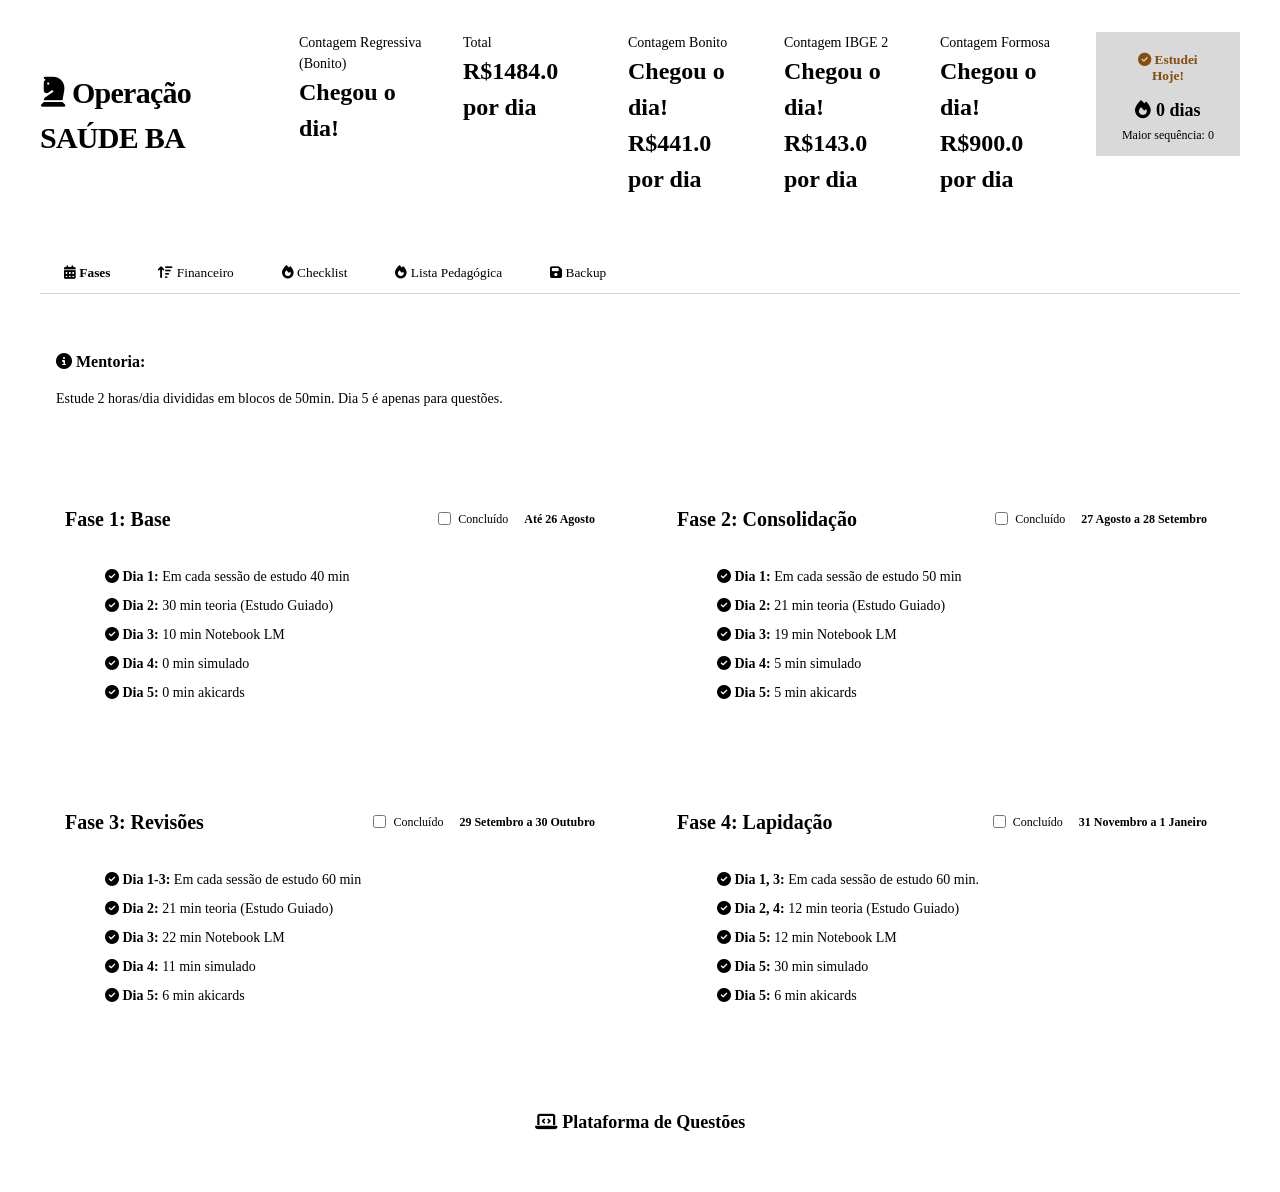
==== index.html @ 75ea9a16 "Update countdown dates and labels for Bonito and adjust checklist data for Ciclo de Estudos" ====
<!DOCTYPE html>
<html lang="pt-BR">
<head>
    <meta charset="UTF-8">
    <meta name="viewport" content="width=device-width, initial-scale=1.0">
    <link rel="icon" type="image/png" href="https://images.vexels.com/media/users/3/224234/isolated/preview/ff7c525c1c3e1bef640644542001e1fd-logotipo-da-escola-online.png">
    <meta og:title, og:description, og:image>
    <title>Dashboard Tático - SAÚDE BA | PST</title>
    <link href="https://cdnjs.cloudflare.com/ajax/libs/font-awesome/6.4.0/css/all.min.css" rel="stylesheet">
    <link rel="manifest" href="./manifest.json">
    <link href="./assets/css/main.css" rel="stylesheet">
    <link href="./assets/css/style.css" rel="stylesheet">
    

</head>
<body>

    <header class="app-header">
        <div class="container header-content">
            <div class="header-title">
                <h1><i class="fas fa-chess-knight"></i> Operação SAÚDE BA</h1>
            </div>
            <div class="header-stats">
                <div class="header-info">
                    <div class="header-info-label">Contagem Regressiva (Bonito)</div>
                    <div class="header-info-date" id="countdown-days">-- dias</div>
                </div>
                <!-- Adicionei CONTADORES
                DE TEMPO E VALORES POR DIA  -->
                <div class="header-info">
                    <div class="header-info-label">Total</div>
                    <div class="header-info-date" id="countdown-days-all">-- por dia</div>
                </div>
                <div class="header-info">
                    <div class="header-info-label">Contagem Bonito</div>
                    <div class="header-info-date" id="countdown-days-aracas">-- por dia</div>
                    <div class="header-info-date" id="countdown-days-aracas-value">-- por dia</div>
                </div>
                <div class="header-info">
                    <div class="header-info-label">Contagem IBGE 2</div>
                    <div class="header-info-date" id="countdown-days-formosa">-- por dia</div>
                    <div class="header-info-date" id="countdown-days-formosa-value">-- por dia</div>
                </div>
                <div class="header-info">
                    <div class="header-info-label">Contagem Formosa</div>
                    <div class="header-info-date" id="countdown-days-ibge">-- por dia</div>
                    <div class="header-info-date" id="countdown-days-ibge-value">-- por dia</div>
                </div>
                <!--   FIM ---
    CONTADOR
    DE DIAS E VALORES-->


                <div class="streak-tracker">
                    <button id="btn-study-today" class="btn-streak btn-streak-todo">
                        <i class="fas fa-check-circle"></i> Estudei Hoje!
                    </button>
                    <div class="streak-current"><i class="fas fa-fire"></i> <span id="current-streak">0</span> dias</div>
                    <div class="streak-best">Maior sequência: <span id="best-streak">0</span></div>
                </div>
            </div>
        </div>
    </header>

    <main class="container main-content">
        
        <nav class="tabs-nav" id="tab-navigation">
            <button class="tab-btn active" data-target="fases"><i class="fas fa-calendar-alt"></i> Fases</button>
            <button class="tab-btn" data-target="escada"><i class="fas fa-sort-amount-up"></i> Financeiro</button>
            <button class="tab-btn" data-target="check"><i class="fas fa-fire"></i> Checklist</button>
            <button class="tab-btn" data-target="checklist2"><i class="fas fa-fire"></i> Lista Pedagógica</button>
            <button class="tab-btn" data-target="backup"><i class="fas fa-save"></i> Backup</button>
        </nav>

        <section id="content-fases" class="tab-content active">
            <div class="alert-info">
                <p class="alert-title"><i class="fas fa-info-circle"></i> Mentoria:</p>
                <p class="alert-text">Estude 2 horas/dia divididas em blocos de 50min. Dia 5 é apenas para questões.</p>
            </div>

            <!-- Aba FASES - Aqui o usuário pode acompanhar o progresso das fases, marcar como concluídas e visualizar as tarefas de cada fase. -->
            <div class="fases-grid">
                <div class="glass-card phase-1" id="card-phase-1">
                    <div class="card-header">
                        <h2 class="card-title">Fase 1: Base</h2>
                        <div style="display: flex; gap: 0.5rem; align-items: center;">
                            <label class="phase-check-label"><input type="checkbox" class="phase-checkbox" id="phase-1-done" data-card="card-phase-1"> Concluído</label>
                            <span class="card-badge badge-1">Até 26 Agosto</span>
                        </div>
                    </div>
                    <ul class="task-list">
                        <li><i class="fas fa-check-circle icon-p1"></i> <strong>Dia 1:</strong> Em cada sessão de estudo 40 min</li>
                        <li><i class="fas fa-check-circle icon-p1"></i> <strong>Dia 2:</strong> 30 min teoria (Estudo Guiado)</li>
                        <li><i class="fas fa-check-circle icon-p1"></i> <strong>Dia 3:</strong> 10 min Notebook LM</li>
                        <li><i class="fas fa-check-circle icon-p1"></i> <strong>Dia 4:</strong> 0 min simulado</li>
                        <li><i class="fas fa-check-circle icon-p1"></i> <strong>Dia 5:</strong> 0 min akicards</li>
                    </ul>
                </div>

                <div class="glass-card phase-2" id="card-phase-2">
                    <div class="card-header">
                        <h2 class="card-title">Fase 2: Consolidação</h2>
                        <div style="display: flex; gap: 0.5rem; align-items: center;">
                            <label class="phase-check-label"><input type="checkbox" class="phase-checkbox" id="phase-2-done" data-card="card-phase-2"> Concluído</label>
                            <span class="card-badge badge-2">27 Agosto a 28 Setembro</span>
                        </div>
                    </div>
                    <ul class="task-list">
                        <li><i class="fas fa-check-circle icon-p2"></i> <strong>Dia 1:</strong> Em cada sessão de estudo 50 min</li>
                        <li><i class="fas fa-check-circle icon-p2"></i> <strong>Dia 2:</strong> 21 min teoria (Estudo Guiado)</li>
                        <li><i class="fas fa-check-circle icon-p2"></i> <strong>Dia 3:</strong> 19 min Notebook LM</li>
                        <li><i class="fas fa-check-circle icon-p2"></i> <strong>Dia 4:</strong> 5 min simulado</li>
                        <li><i class="fas fa-check-circle icon-p2"></i> <strong>Dia 5:</strong> 5 min akicards</li>
                    </ul>
                </div>

                <div class="glass-card phase-3" id="card-phase-3">
                    <div class="card-header">
                        <h2 class="card-title">Fase 3: Revisões</h2>
                        <div style="display: flex; gap: 0.5rem; align-items: center;">
                            <label class="phase-check-label"><input type="checkbox" class="phase-checkbox" id="phase-3-done" data-card="card-phase-3"> Concluído</label>
                            <span class="card-badge badge-3">29 Setembro a 30 Outubro</span>
                        </div>
                    </div>
                    <ul class="task-list">
                        <li><i class="fas fa-check-circle icon-p3"></i> <strong>Dia 1-3:</strong> Em cada sessão de estudo 60 min</li>
                        <li><i class="fas fa-check-circle icon-p3"></i> <strong>Dia 2:</strong> 21 min teoria (Estudo Guiado)</li>
                        <li><i class="fas fa-check-circle icon-p3"></i> <strong>Dia 3:</strong> 22 min Notebook LM</li>
                        <li><i class="fas fa-check-circle icon-p3"></i> <strong>Dia 4:</strong> 11 min simulado</li>
                        <li><i class="fas fa-check-circle icon-p3"></i> <strong>Dia 5:</strong> 6 min akicards</li>
                    </ul>
                </div>

                <div class="glass-card phase-4" id="card-phase-4">
                    <div class="card-header">
                        <h2 class="card-title">Fase 4: Lapidação</h2>
                        <div style="display: flex; gap: 0.5rem; align-items: center;">
                            <label class="phase-check-label"><input type="checkbox" class="phase-checkbox" id="phase-4-done" data-card="card-phase-4"> Concluído</label>
                            <span class="card-badge badge-4">31 Novembro a 1 Janeiro</span>
                        </div>
                    </div>
                    <ul class="task-list">
                        <li><i class="fas fa-check-circle icon-p4"></i> <strong>Dia 1, 3:</strong> Em cada sessão de estudo 60 min.</li>
                        <li><i class="fas fa-check-circle icon-p4"></i> <strong>Dia 2, 4:</strong> 12 min teoria (Estudo Guiado)</li>
                        <li><i class="fas fa-check-circle icon-p4"></i> <strong>Dia 5:</strong> 12 min Notebook LM</li>
                        <li><i class="fas fa-check-circle icon-p4"></i> <strong>Dia 5:</strong> 30 min simulado</li>
                        <li><i class="fas fa-check-circle icon-p4"></i> <strong>Dia 5:</strong> 6 min akicards</li>
                    </ul>
                </div>
            </div>

            <div class="cta-section">
                <a href="/assets/html/simulado.html" target="_blank" class="btn-cta">
                    <i class="fas fa-laptop-code"></i> Plataforma de Questões
                </a>
            </div>
        </section>

        <section id="content-escada" class="tab-content">
            <div class="priority-card">
                <div class="priority-header">
                    <h2 class="card-title">Prioridades Quadrix</h2>
                </div>
                
                <div class="priority-list">
                    <div class="priority-item priority-high">
                        <div class="priority-indicator"></div>
                        <h3 class="priority-item-title"><i class="fas fa-arrow-up"></i> ALTA (Dominar 100%)</h3>
                        <ul class="priority-subjects">
                            <li>• Legislação CRECI</li>
                            <li>• Português (Interpretação, Sintaxe)</li>
                            <li>• Atendimento ao Público</li>
                            <li>• Noções de Administração</li>
                        </ul>
                    </div>

                    <div class="priority-item priority-med">
                        <div class="priority-indicator"></div>
                        <h3 class="priority-item-title"><i class="fas fa-minus"></i> MÉDIA (Focar em Questões)</h3>
                        <ul class="priority-subjects">
                            <li>• Controle de Documentos</li>
                            <li>• Informática e Nuvem</li>
                            <li>• Raciocínio Lógico</li>
                            <li>• Complementares (LGPD, Ética)</li>
                        </ul>
                    </div>

                    <div class="priority-item priority-low">
                        <div class="priority-indicator"></div>
                        <h3 class="priority-item-title"><i class="fas fa-arrow-down"></i> BAIXA (Estudo Marginal)</h3>
                        <ul class="priority-subjects">
                            <li>• Matemática Financeira</li>
                            <li>• Improbidade Administrativa</li>
                        </ul>
                    </div>
                </div>
            </div>
        </section>

        <section id="content-check" class="tab-content">
            <div class="checklist-wrapper">
                <div class="checklist-header">
                    <h2 class="card-title">Checklist Base</h2>
                    <button id="btn-reset-checklist" class="btn-reset"><i class="fas fa-undo"></i> Limpar</button>
                </div>
                <!-- O conteúdo do checklist será gerado aqui via JavaScript -->
                <div class="checklist-grid" id="checklist-container"></div>
            </div>
        </section>

        <!--Novo Checklist-->
            <section id="content-check2" class="tab-content2">
            <div class="checklist-wrapper2">
                <div class="checklist-header2">
                    <h2 class="card-title2">Lista Pedagógica</h2>
                    <button id="btn-reset-checklist2" class="btn-reset2"><i class="fas2 fa-undo2"></i> Limpar</button>
                </div>
                <!-- O conteúdo do checklist será gerado aqui via JavaScript -->
                <div class="checklist-grid2" id="checklist-container2"></div>
            </div>
        </section>
        

        <!-- Aba de Backup - Permite ao usuário exportar e importar seus dados de progresso em formato JSON. -->


        <section id="content-backup" class="tab-content">
            
            <div class="priority-card backup-card">
                <div class="priority-header">
                    <h2 class="card-title"><i class="fas fa-cloud-download-alt text-primary"></i> Persistência</h2>
                </div>
                <div class="backup-actions">
                    <button id="btn-export" class="btn-cta btn-full"><i class="fas fa-file-export"></i> Exportar (JSON)</button>
                    <div class="divider-wrapper">
                        <hr class="divider-line">
                        <span class="divider-text">OU</span>
                    </div>
                    <input type="file" id="file-import" accept=".json" class="hidden">
                    <button id="btn-import-trigger" class="btn-cta btn-full btn-success"><i class="fas fa-file-import"></i> Importar (JSON)</button>
                </div>
            </div>
        </section>

    </main>

    <script type="module" src="./assets/script/main.js"></script>
    <script type="module" src="./assets/script/modules/state.js"></script>

</body>
</html>
---- assets/css/style.css ----
body {
            font-family: var(--font-family);
            background-color: var(--color-bg);
            color: var(--color-text-main);
            line-height: 1.5;
        }

        a { text-decoration: none; }
        button { cursor: pointer; border: none; background: none; font-family: inherit; }
        ul { list-style: none; }
        .hidden { display: none !important; }

        .container { width: 100%; max-width: 1200px; margin: 0 auto; padding: 0 1rem; }
        .main-content { padding-top: 2rem; }

        .app-header {
            background: linear-gradient(to right, var(--color-primary-dark), var(--color-primary-light));
            color: var(--color-surface);
            padding: 1.5rem 0;
            box-shadow: var(--shadow-lg);
        }

        .header-content {
            display: flex; flex-direction: column; justify-content: space-between; align-items: center; gap: 1rem;
        }

        .header-title h1 { font-size: 1.875rem; font-weight: 700; letter-spacing: -0.025em; }
        
        .header-stats { 
            display: flex; 
            gap: 2rem; 
            align-items: flex-start; 
            justify-content: center; 
           /* flex-wrap: wrap; */
        };
        
        .header-info { text-align: center; }
        .header-info-label { font-size: 0.875rem; color: var(--color-text-light); }
        .header-info-date { font-size: 1.5rem; font-weight: 700; color: var(--color-secondary); }

        .streak-tracker {
            background: rgba(0,0,0,0.15);
            padding: 0.75rem 1.5rem;
            border-radius: var(--radius-lg);
            text-align: center;
        }

        .btn-streak {
            font-weight: 700; width: 100%; margin-bottom: 0.5rem; padding: 0.5rem 1rem;
            border-radius: var(--radius-md); transition: var(--transition-default); box-shadow: var(--shadow-sm);
        }
        .btn-streak-todo { background-color: var(--color-secondary); color: #854d0e; }
        .btn-streak-done { background-color: #10b981; color: #ffffff; cursor: default; }
        
        .streak-current { font-size: 1.125rem; font-weight: bold; color: var(--color-secondary); line-height: 1.2; }
        .streak-best { font-size: 0.75rem; color: var(--color-text-light); margin-top: 0.25rem; }

        .tabs-nav {
            display: flex; border-bottom: 1px solid #d1d5db; margin-bottom: 1.5rem; overflow-x: auto; white-space: nowrap;
        }

        .tab-btn { padding: 0.75rem 1.5rem; color: var(--color-text-muted); font-weight: 400; transition: var(--transition-default); }
        .tab-btn:hover { color: var(--color-text-main); }
        .tab-btn.active { border-bottom: 3px solid var(--color-primary); color: var(--color-primary); font-weight: 600; }

        .tab-content { display: none; animation: fadeIn 0.4s ease-in-out; }
        .tab-content.active { display: block; }

        @keyframes fadeIn {
            from { opacity: 0; transform: translateY(5px); }
            to { opacity: 1; transform: translateY(0); }
        }

        .alert-info {
            background-color: var(--color-phase3-light); border-left: 4px solid var(--color-primary);
            padding: 1rem; border-radius: var(--radius-md); margin-bottom: 1.5rem; box-shadow: var(--shadow-sm);
        }
        .alert-title { font-weight: 600; color: var(--color-primary-dark); margin-bottom: 0.25rem; }
        .alert-text { font-size: 0.875rem; color: var(--color-primary-dark); }

        .fases-grid { display: grid; grid-template-columns: 1fr; gap: 1.5rem; }

        .glass-card {
            background: var(--color-surface-glass); backdrop-filter: blur(10px);
            border: 1px solid rgba(255, 255, 255, 0.2); border-radius: var(--radius-xl);
            padding: 1.5rem; box-shadow: var(--shadow-md);
        }

        .glass-card.phase-1 { border-top: 4px solid var(--color-phase1); }
        .glass-card.phase-2 { border-top: 4px solid var(--color-phase2); }
        .glass-card.phase-3 { border-top: 4px solid var(--color-phase3); }
        .glass-card.phase-4 { border-top: 4px solid var(--color-phase4); }

        .card-header { display: flex; justify-content: space-between; align-items: center; margin-bottom: 1rem; }
        .card-title { font-size: 1.25rem; font-weight: 700; }
        .card-badge { font-size: 0.75rem; font-weight: 700; padding: 0.25rem 0.5rem; border-radius: var(--radius-md); }

        .badge-1 { background-color: var(--color-phase1-light); color: var(--color-phase1); }
        .badge-2 { background-color: var(--color-phase2-light); color: var(--color-phase2); }
        .badge-3 { background-color: var(--color-phase3-light); color: var(--color-phase3); }
        .badge-4 { background-color: var(--color-phase4-light); color: var(--color-phase4); }

        .glass-card { transition: var(--transition-default); }
        .phase-completed { order: 99; filter: grayscale(100%); opacity: 0.6; border-top-color: #d1d5db !important; background: #e5e7eb !important; }
        .phase-check-label { font-size: 0.75rem; color: var(--color-text-main); cursor: pointer; display: flex; align-items: center; gap: 0.25rem; font-weight: normal; }

        .card-desc { font-size: 0.875rem; color: var(--color-text-muted); margin-bottom: 1rem; }
        .task-list { display: flex; flex-direction: column; gap: 0.5rem; font-size: 0.875rem; }

        .icon-p1 { color: var(--color-phase1); }
        .icon-p2 { color: var(--color-phase2); }
        .icon-p3 { color: var(--color-phase3); }
        .icon-p4 { color: var(--color-phase4); }

        .priority-card { background: var(--color-surface); border-radius: var(--radius-lg); padding: 1.5rem; box-shadow: var(--shadow-md); }
        .priority-header { text-align: center; margin-bottom: 2rem; }
        .priority-list { display: flex; flex-direction: column; gap: 1rem; max-width: 800px; margin: 0 auto; }

        .priority-item { position: relative; padding: 1rem 1rem 1rem 1.5rem; border-radius: var(--radius-md); border: 1px solid transparent; overflow: hidden; }
        .priority-high { background-color: var(--color-phase1-light); border-color: #fca5a5; }
        .priority-med { background-color: #fef9c3; border-color: #fde047; }
        .priority-low { background-color: #f3f4f6; border-color: #e5e7eb; }

        .priority-indicator { position: absolute; left: 0; top: 0; bottom: 0; width: 8px; }
        .priority-high .priority-indicator { background-color: var(--color-phase1); }
        .priority-med .priority-indicator { background-color: #eab308; }
        .priority-low .priority-indicator { background-color: #9ca3af; }

        .priority-item-title { font-size: 1.125rem; font-weight: 700; margin-bottom: 0.5rem; }
        .priority-high .priority-item-title { color: #991b1b; }
        .priority-med .priority-item-title { color: #854d0e; }
        .priority-low .priority-item-title { color: #374151; }

        .priority-item-desc { font-size: 0.875rem; color: var(--color-text-main); margin-bottom: 0.5rem; }
        .priority-subjects { display: grid; grid-template-columns: 1fr; gap: 0.5rem; font-size: 0.875rem; margin-top: 0.5rem; }

        .checklist-wrapper { background: var(--color-surface); border-radius: var(--radius-lg); padding: 1.5rem; box-shadow: var(--shadow-md); }
        .checklist-header { display: flex; justify-content: space-between; align-items: center; margin-bottom: 1.5rem; }
        
        .btn-reset { background-color: #e5e7eb; color: var(--color-text-main); padding: 0.25rem 0.75rem; border-radius: var(--radius-md); font-size: 0.875rem; transition: var(--transition-default); }
        .btn-reset:hover { background-color: #d1d5db; }

        .checklist-grid { display: grid; grid-template-columns: 1fr; gap: 1.5rem; }
        .checklist-category { 
            background-color: var(--color-bg); 
            padding: 1rem; border-radius: var(--radius-lg); 
            border: 1px solid #e5e7eb; 
            max-height: 60vh; 
            overflow-y: auto;
        }
        .checklist-category-title { 
            font-weight: 700; 
            margin-bottom: 1rem; 
            padding-bottom: 0.5rem; 
            border-bottom: 1px solid #d1d5db; 
        }

        .check-container { display: block; position: relative; padding-left: 35px; margin-bottom: 12px; cursor: pointer; font-size: 15px; user-select: none; color: var(--color-text-main); transition: var(--transition-default); }
        .check-container input { position: absolute; opacity: 0; cursor: pointer; height: 0; width: 0; }
        .checkmark { position: absolute; top: 0; left: 0; height: 22px; width: 22px; background-color: #e5e7eb; border-radius: 5px; transition: var(--transition-default); }
        .check-container:hover input ~ .checkmark { background-color: #d1d5db; }
        .check-container input:checked ~ .checkmark { background-color: var(--color-phase4); }
        .checkmark:after { content: ""; position: absolute; display: none; }
        .check-container input:checked ~ .checkmark:after { display: block; left: 8px; top: 4px; width: 6px; height: 12px; border: solid white; border-width: 0 2px 2px 0; transform: rotate(45deg); }
        .checked-text { text-decoration: line-through; color: var(--color-text-muted); }

        .backup-card { max-width: 600px; margin: 0 auto; }
        .backup-actions { display: flex; gap: 1rem; flex-direction: column; align-items: center; }
        .btn-full { width: 100%; max-width: 400px; }
        .btn-success { background: linear-gradient(to right, #10b981, #047857); }
        
        .divider-wrapper { width: 100%; max-width: 400px; position: relative; text-align: center; margin: 1rem 0; }
        .divider-line { border: 0; border-top: 1px solid #d1d5db; }
        .divider-text { position: absolute; top: -10px; left: 50%; transform: translateX(-50%); background: var(--color-surface); padding: 0 10px; color: var(--color-text-muted); font-size: 0.875rem; }

        .cta-section { text-align: center; margin-top: 3rem; padding-bottom: 2rem; }
        .btn-cta { display: inline-block; background: linear-gradient(to right, var(--color-primary-light), var(--color-primary-dark)); color: var(--color-surface); font-weight: 700; padding: 1rem 2rem; border-radius: var(--radius-pill); box-shadow: var(--shadow-lg); font-size: 1.125rem; transition: transform 0.3s ease, box-shadow 0.3s ease; }
        .btn-cta:hover { transform: translateY(-2px); box-shadow: 0 15px 20px -5px rgba(0, 0, 0, 0.2); }
        .cta-desc { font-size: 0.75rem; color: var(--color-text-muted); margin-top: 0.5rem; }



        .tab-content2 { display: none; animation: fadeIn 0.4s ease-in-out; }
        .checklist-wrapper2 { background: var(--color-surface); border-radius: var(--radius-lg); padding: 1.5rem; box-shadow: var(--shadow-md); }
        .checklist-header2 { display: flex; justify-content: space-between; align-items: center; margin-bottom: 1.5rem; }
        .card-title2 { font-size: 1.25rem; font-weight: 700; }
        .btn-reset2 { background-color: #e5e7eb; color: var(--color-text-main); padding: 0.25rem 0.75rem; border-radius: var(--radius-md); font-size: 0.875rem; transition: var(--transition-default); }
        .btn-reset2:hover { background-color: #d1d5db; }
        .checklist-grid2 { display: grid; grid-template-columns: 1fr; gap: 1.5rem; }





        @media (min-width: 768px) {
            .header-content { flex-direction: row; text-align: left; }
            .fases-grid { grid-template-columns: repeat(2, 1fr); }
            .priority-subjects { grid-template-columns: repeat(2, 1fr); }
            .checklist-grid { grid-template-columns: repeat(2, 1fr); }
        }

        @media (min-width: 1024px) {
            .checklist-grid { grid-template-columns: repeat(3, 1fr); }
        }
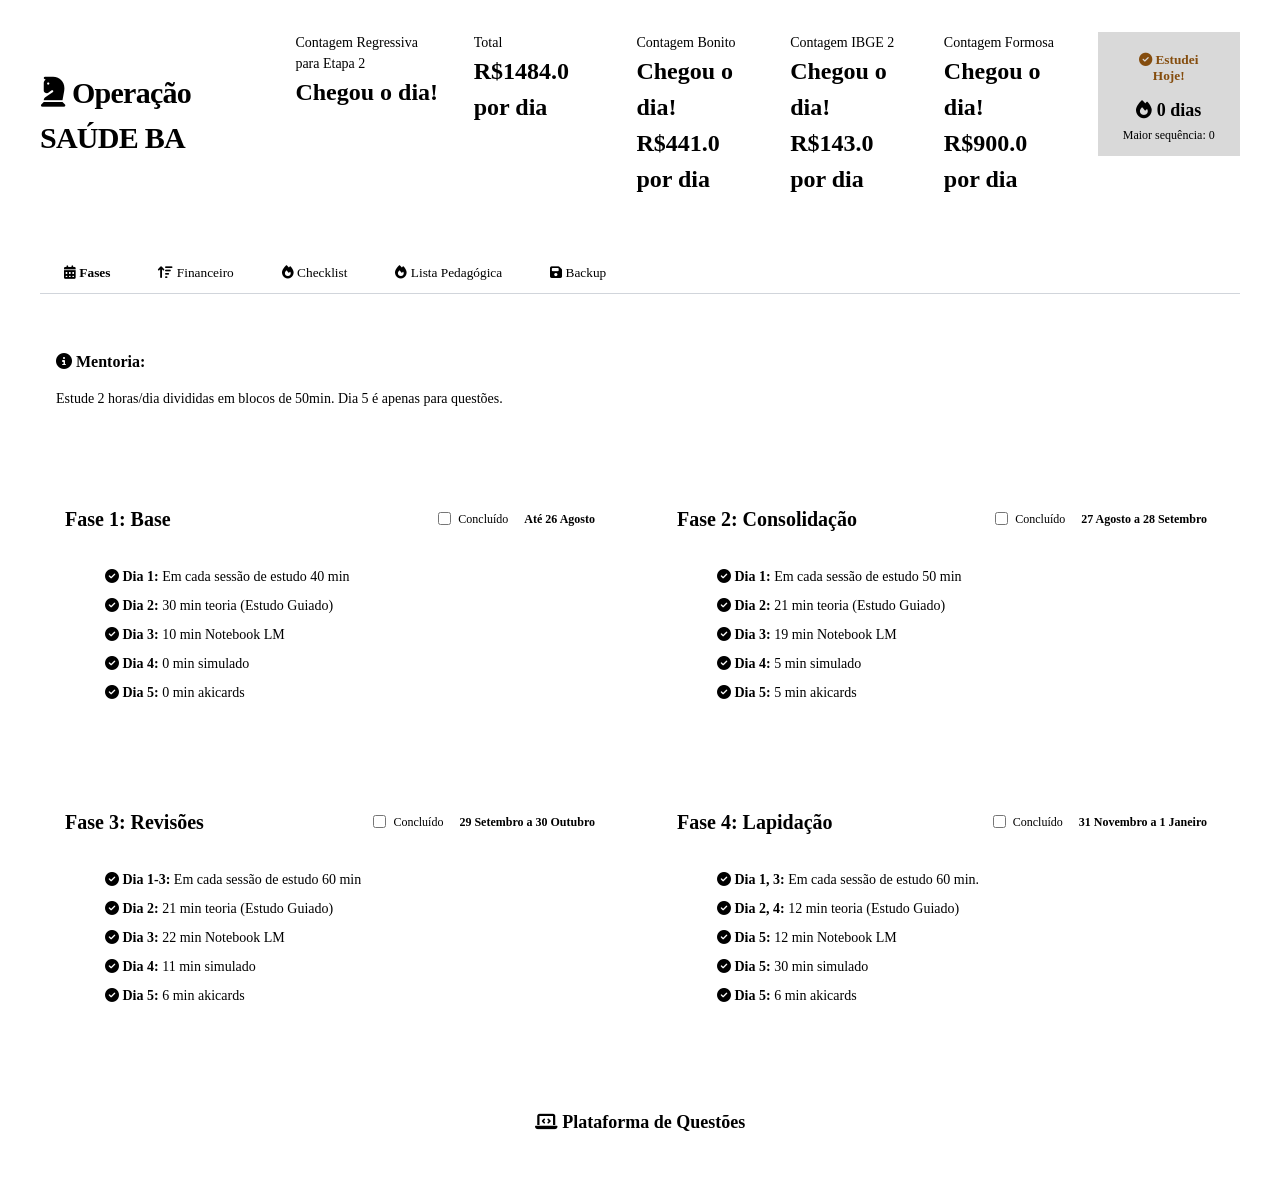
==== commit 811d0d4a: "Update countdown target dates and modify header label for clarity" ====
--- a/index.html
+++ b/index.html
@@ -22,7 +22,7 @@
             </div>
             <div class="header-stats">
                 <div class="header-info">
-                    <div class="header-info-label">Contagem Regressiva (Bonito)</div>
+                    <div class="header-info-label">Contagem Regressiva para Etapa 2</div>
                     <div class="header-info-date" id="countdown-days">-- dias</div>
                 </div>
                 <!-- Adicionei CONTADORES
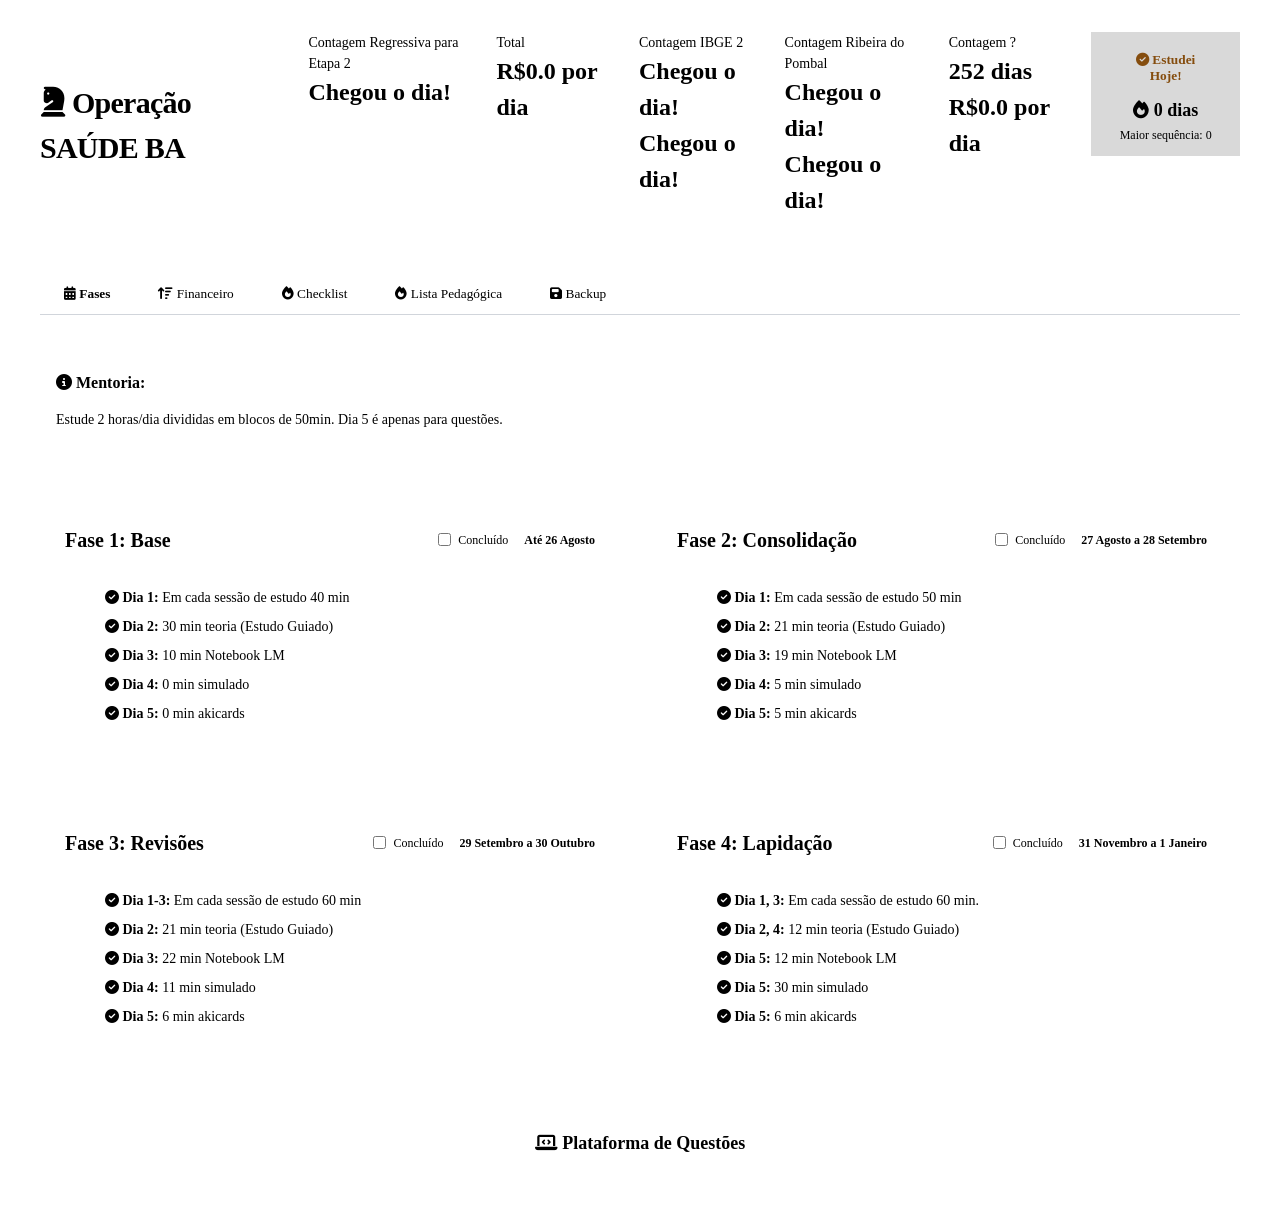
==== commit ce0e3bf1: "Update countdown logic and labels for upcoming study stages" ====
--- a/index.html
+++ b/index.html
@@ -32,17 +32,17 @@
                     <div class="header-info-date" id="countdown-days-all">-- por dia</div>
                 </div>
                 <div class="header-info">
-                    <div class="header-info-label">Contagem Bonito</div>
+                    <div class="header-info-label">Contagem IBGE 2</div>
                     <div class="header-info-date" id="countdown-days-aracas">-- por dia</div>
                     <div class="header-info-date" id="countdown-days-aracas-value">-- por dia</div>
                 </div>
                 <div class="header-info">
-                    <div class="header-info-label">Contagem IBGE 2</div>
+                    <div class="header-info-label">Contagem Ribeira do Pombal</div>
                     <div class="header-info-date" id="countdown-days-formosa">-- por dia</div>
                     <div class="header-info-date" id="countdown-days-formosa-value">-- por dia</div>
                 </div>
                 <div class="header-info">
-                    <div class="header-info-label">Contagem Formosa</div>
+                    <div class="header-info-label">Contagem ?</div>
                     <div class="header-info-date" id="countdown-days-ibge">-- por dia</div>
                     <div class="header-info-date" id="countdown-days-ibge-value">-- por dia</div>
                 </div>
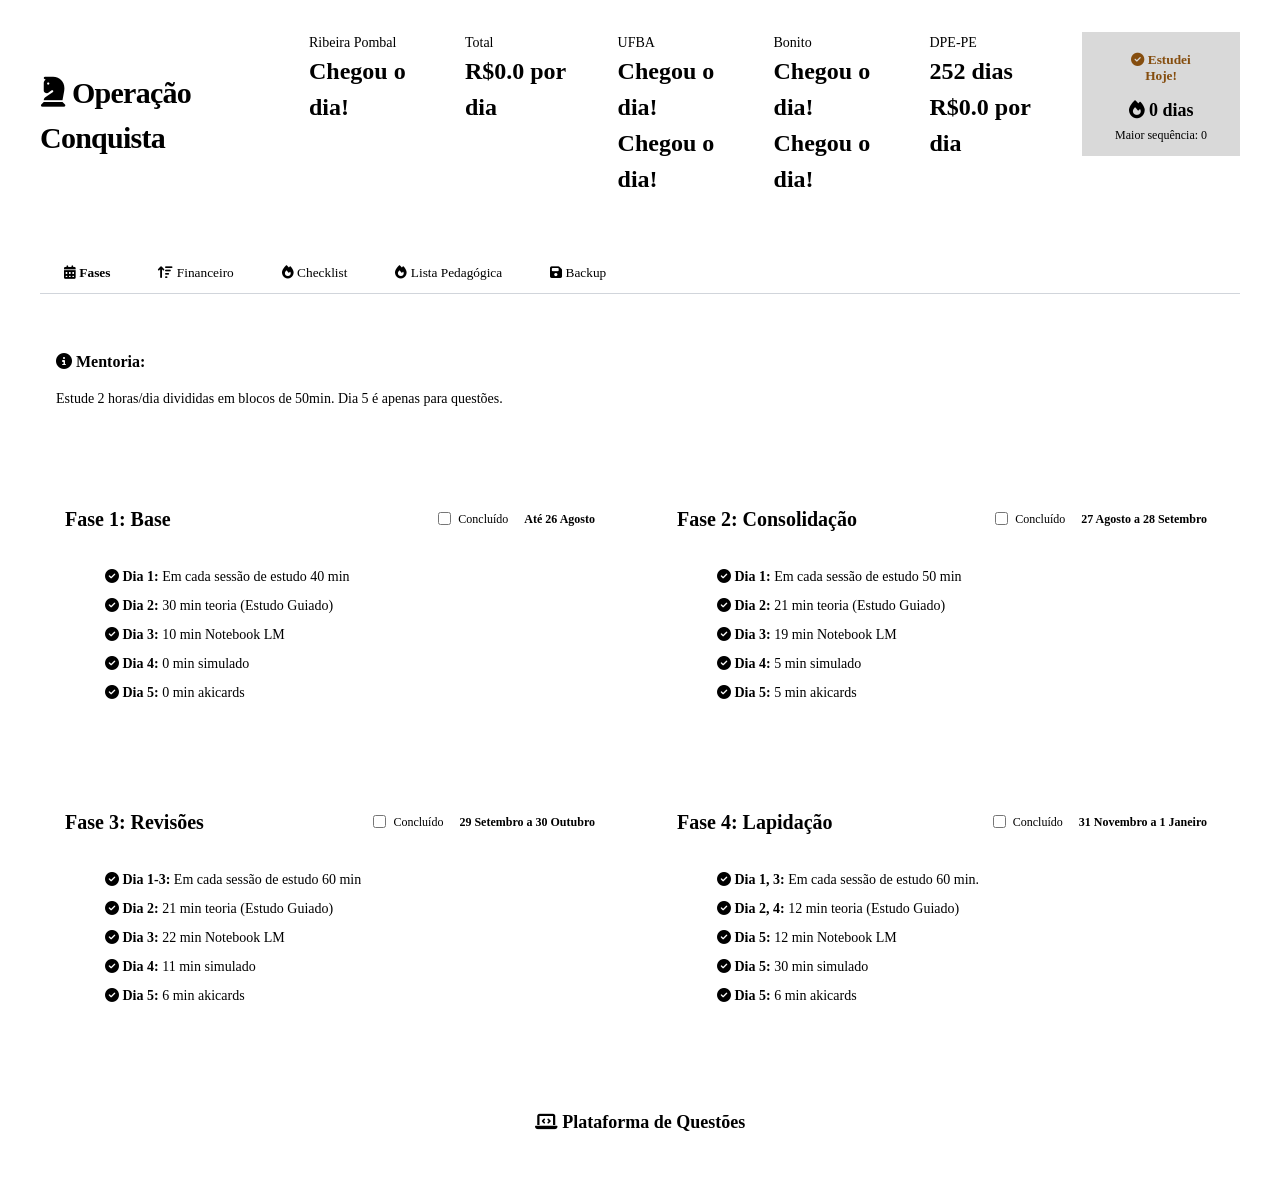
==== commit de1a395e: "Update countdown target date and modify header labels for clarity" ====
--- a/index.html
+++ b/index.html
@@ -18,11 +18,11 @@
     <header class="app-header">
         <div class="container header-content">
             <div class="header-title">
-                <h1><i class="fas fa-chess-knight"></i> Operação SAÚDE BA</h1>
+                <h1><i class="fas fa-chess-knight"></i> Operação Conquista</h1>
             </div>
             <div class="header-stats">
                 <div class="header-info">
-                    <div class="header-info-label">Contagem Regressiva para Etapa 2</div>
+                    <div class="header-info-label">Ribeira Pombal</div>
                     <div class="header-info-date" id="countdown-days">-- dias</div>
                 </div>
                 <!-- Adicionei CONTADORES
@@ -32,17 +32,17 @@
                     <div class="header-info-date" id="countdown-days-all">-- por dia</div>
                 </div>
                 <div class="header-info">
-                    <div class="header-info-label">Contagem IBGE 2</div>
+                    <div class="header-info-label">UFBA</div>
                     <div class="header-info-date" id="countdown-days-aracas">-- por dia</div>
                     <div class="header-info-date" id="countdown-days-aracas-value">-- por dia</div>
                 </div>
                 <div class="header-info">
-                    <div class="header-info-label">Contagem Ribeira do Pombal</div>
+                    <div class="header-info-label">Bonito</div>
                     <div class="header-info-date" id="countdown-days-formosa">-- por dia</div>
                     <div class="header-info-date" id="countdown-days-formosa-value">-- por dia</div>
                 </div>
                 <div class="header-info">
-                    <div class="header-info-label">Contagem ?</div>
+                    <div class="header-info-label">DPE-PE</div>
                     <div class="header-info-date" id="countdown-days-ibge">-- por dia</div>
                     <div class="header-info-date" id="countdown-days-ibge-value">-- por dia</div>
                 </div>
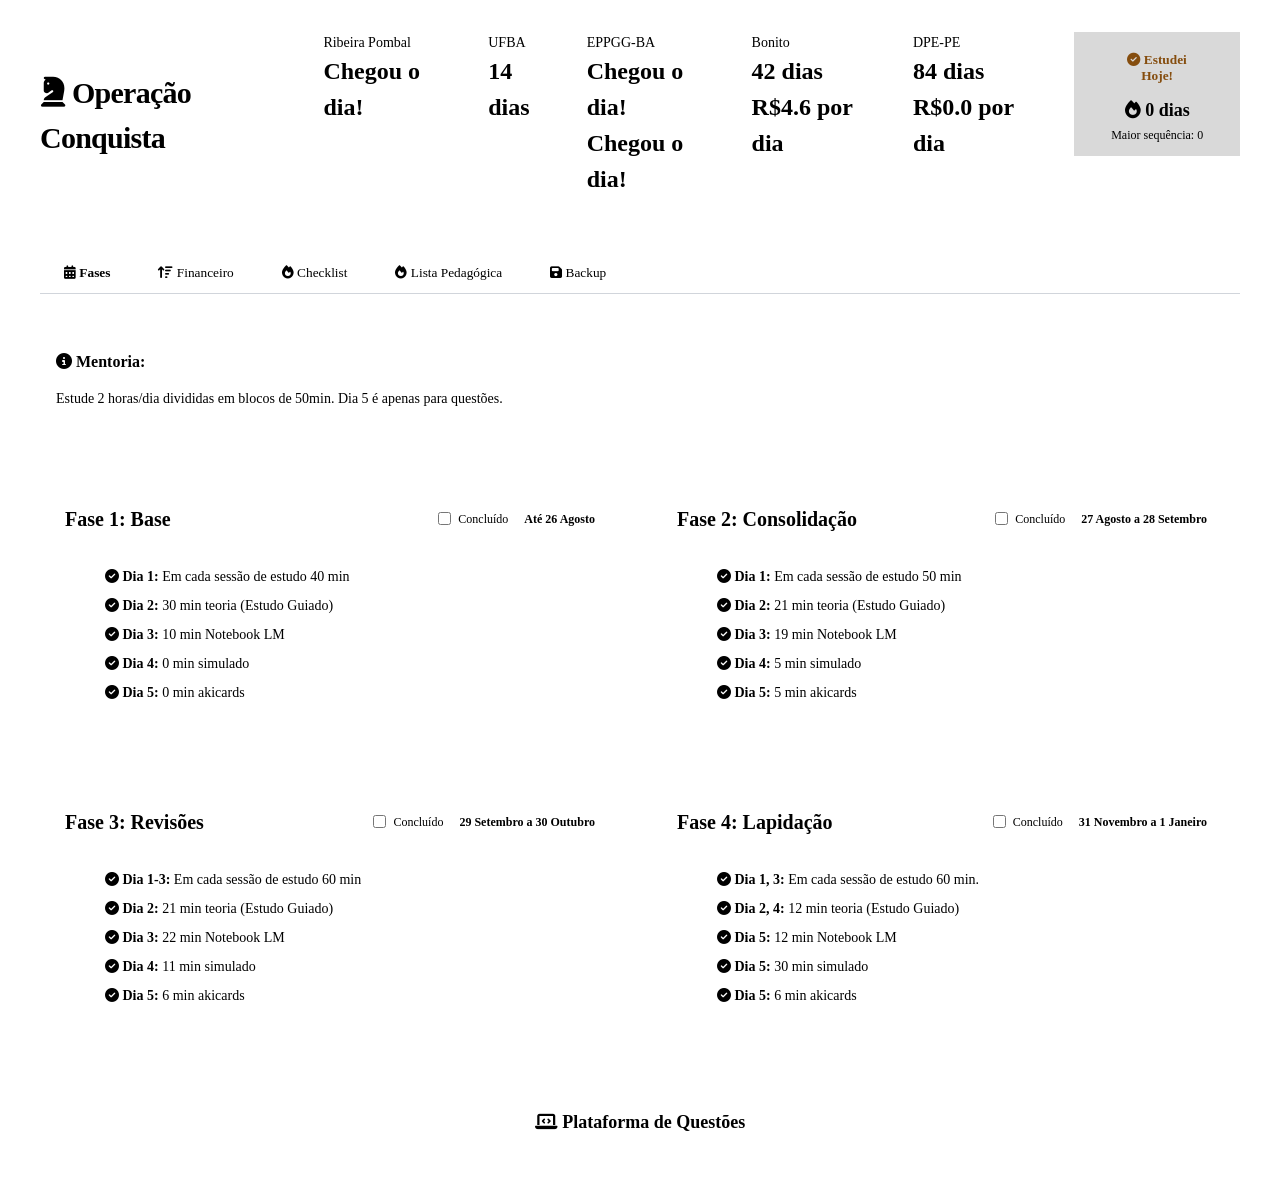
==== commit cb8cca41: "Update countdown logic and labels for clarity and accuracy" ====
--- a/index.html
+++ b/index.html
@@ -28,11 +28,11 @@
                 <!-- Adicionei CONTADORES
                 DE TEMPO E VALORES POR DIA  -->
                 <div class="header-info">
-                    <div class="header-info-label">Total</div>
+                    <div class="header-info-label">UFBA</div>
                     <div class="header-info-date" id="countdown-days-all">-- por dia</div>
                 </div>
                 <div class="header-info">
-                    <div class="header-info-label">UFBA</div>
+                    <div class="header-info-label">EPPGG-BA</div>
                     <div class="header-info-date" id="countdown-days-aracas">-- por dia</div>
                     <div class="header-info-date" id="countdown-days-aracas-value">-- por dia</div>
                 </div>
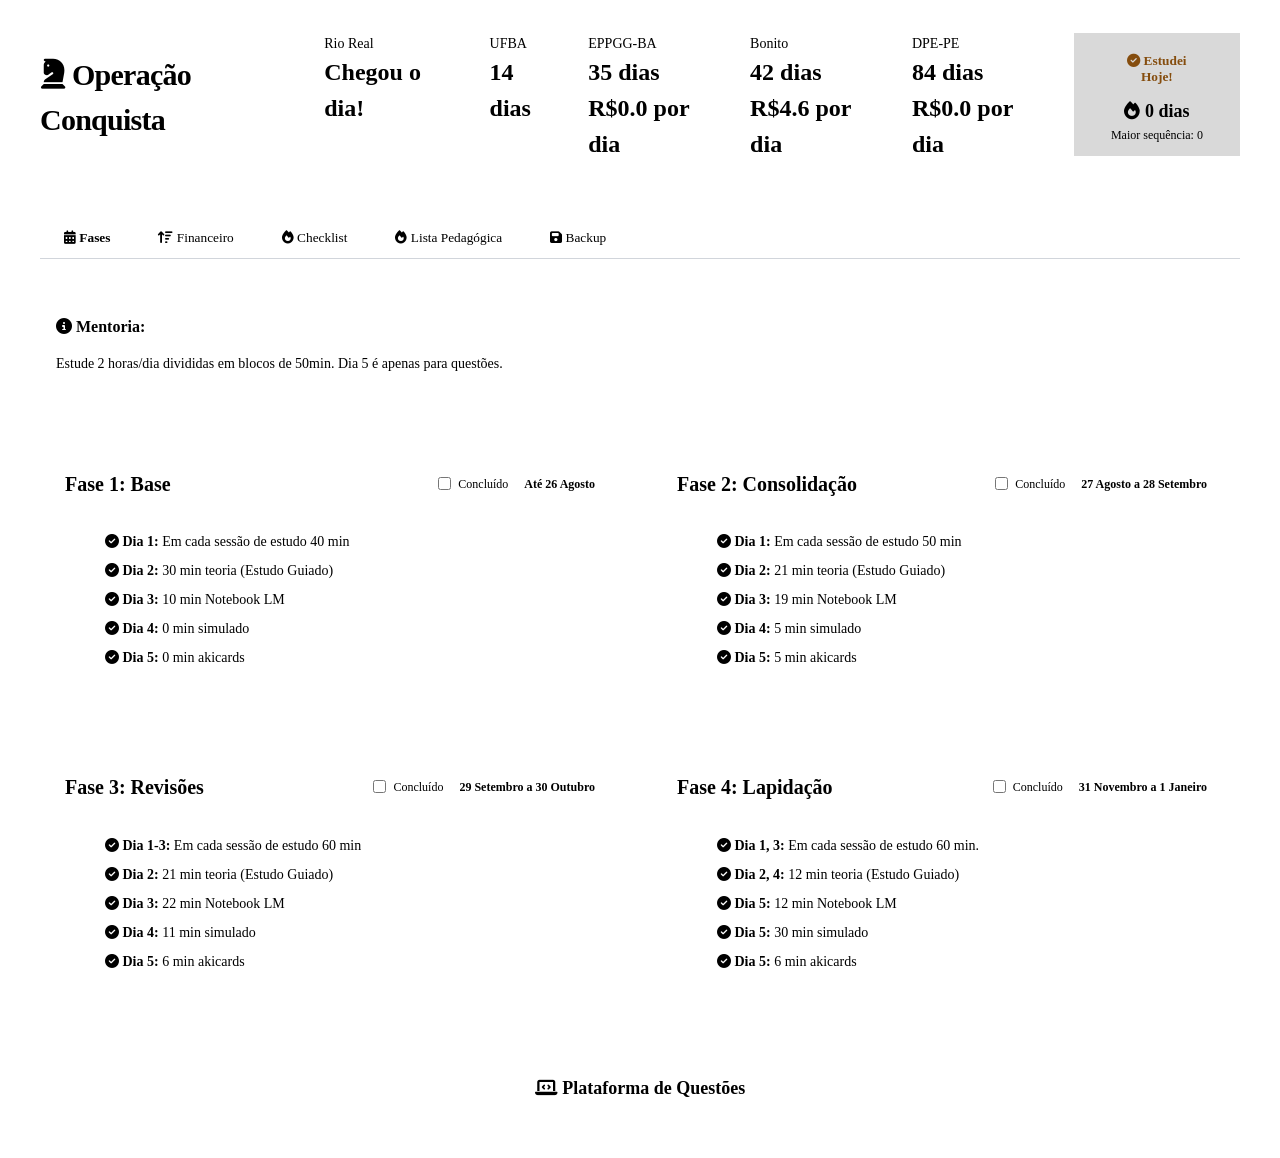
==== commit d117d86d: "Update header info label from "Ribeira Pombal" to "Rio Real"" ====
--- a/index.html
+++ b/index.html
@@ -22,7 +22,7 @@
             </div>
             <div class="header-stats">
                 <div class="header-info">
-                    <div class="header-info-label">Ribeira Pombal</div>
+                    <div class="header-info-label">Rio Real</div>
                     <div class="header-info-date" id="countdown-days">-- dias</div>
                 </div>
                 <!-- Adicionei CONTADORES
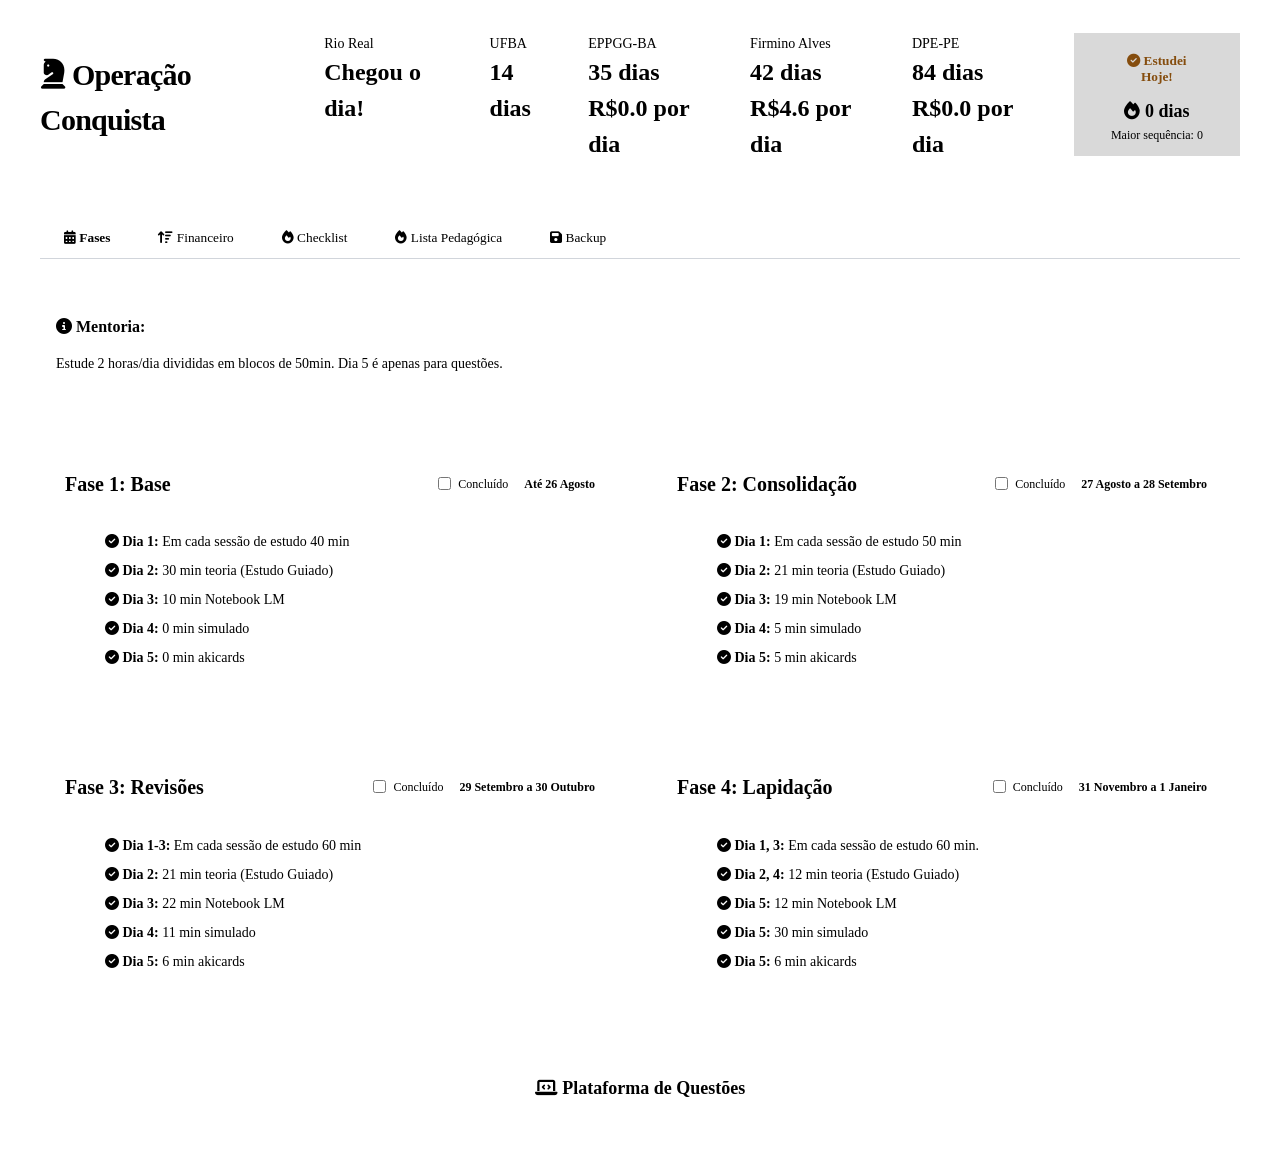
==== commit aaed910e: "Update countdown labels and target date for Formosa" ====
--- a/index.html
+++ b/index.html
@@ -37,7 +37,7 @@
                     <div class="header-info-date" id="countdown-days-aracas-value">-- por dia</div>
                 </div>
                 <div class="header-info">
-                    <div class="header-info-label">Bonito</div>
+                    <div class="header-info-label">Firmino Alves</div>
                     <div class="header-info-date" id="countdown-days-formosa">-- por dia</div>
                     <div class="header-info-date" id="countdown-days-formosa-value">-- por dia</div>
                 </div>
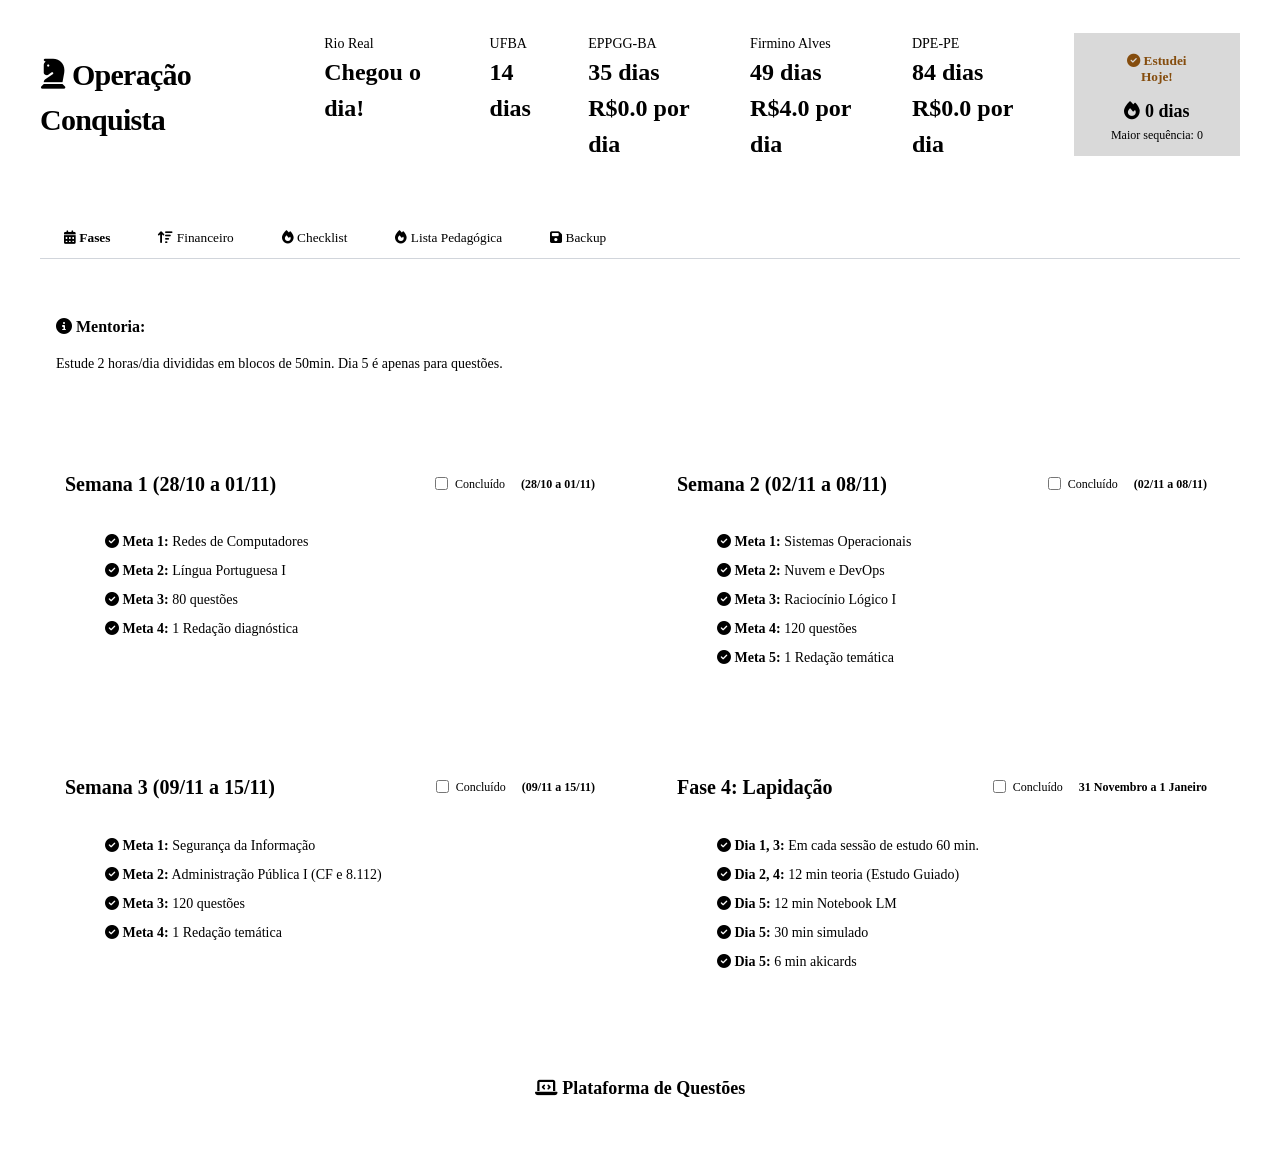
==== commit 122f61ca: "Update dashboard title and restructure study phases with new weekly goals" ====
--- a/index.html
+++ b/index.html
@@ -5,7 +5,7 @@
     <meta name="viewport" content="width=device-width, initial-scale=1.0">
     <link rel="icon" type="image/png" href="https://images.vexels.com/media/users/3/224234/isolated/preview/ff7c525c1c3e1bef640644542001e1fd-logotipo-da-escola-online.png">
     <meta og:title, og:description, og:image>
-    <title>Dashboard Tático - SAÚDE BA | PST</title>
+    <title>Dashboard Tático</title>
     <link href="https://cdnjs.cloudflare.com/ajax/libs/font-awesome/6.4.0/css/all.min.css" rel="stylesheet">
     <link rel="manifest" href="./manifest.json">
     <link href="./assets/css/main.css" rel="stylesheet">
@@ -82,52 +82,50 @@
             <div class="fases-grid">
                 <div class="glass-card phase-1" id="card-phase-1">
                     <div class="card-header">
-                        <h2 class="card-title">Fase 1: Base</h2>
+                        <h2 class="card-title">Semana 1 (28/10 a 01/11)</h2>
                         <div style="display: flex; gap: 0.5rem; align-items: center;">
                             <label class="phase-check-label"><input type="checkbox" class="phase-checkbox" id="phase-1-done" data-card="card-phase-1"> Concluído</label>
-                            <span class="card-badge badge-1">Até 26 Agosto</span>
-                        </div>
-                    </div>
-                    <ul class="task-list">
-                        <li><i class="fas fa-check-circle icon-p1"></i> <strong>Dia 1:</strong> Em cada sessão de estudo 40 min</li>
-                        <li><i class="fas fa-check-circle icon-p1"></i> <strong>Dia 2:</strong> 30 min teoria (Estudo Guiado)</li>
-                        <li><i class="fas fa-check-circle icon-p1"></i> <strong>Dia 3:</strong> 10 min Notebook LM</li>
-                        <li><i class="fas fa-check-circle icon-p1"></i> <strong>Dia 4:</strong> 0 min simulado</li>
-                        <li><i class="fas fa-check-circle icon-p1"></i> <strong>Dia 5:</strong> 0 min akicards</li>
+                            <span class="card-badge badge-1">(28/10 a 01/11)</span>
+                        </div>
+                    </div>
+                    <ul class="task-list">
+                        <li><i class="fas fa-check-circle icon-p1"></i> <strong>Meta 1:</strong> Redes de Computadores</li>
+                        <li><i class="fas fa-check-circle icon-p1"></i> <strong>Meta 2:</strong> Língua Portuguesa I</li>
+                        <li><i class="fas fa-check-circle icon-p1"></i> <strong>Meta 3:</strong> 80 questões</li>
+                        <li><i class="fas fa-check-circle icon-p1"></i> <strong>Meta 4:</strong> 1 Redação diagnóstica</li>
                     </ul>
                 </div>
 
                 <div class="glass-card phase-2" id="card-phase-2">
                     <div class="card-header">
-                        <h2 class="card-title">Fase 2: Consolidação</h2>
+                        <h2 class="card-title">Semana 2 (02/11 a 08/11)</h2>
                         <div style="display: flex; gap: 0.5rem; align-items: center;">
                             <label class="phase-check-label"><input type="checkbox" class="phase-checkbox" id="phase-2-done" data-card="card-phase-2"> Concluído</label>
-                            <span class="card-badge badge-2">27 Agosto a 28 Setembro</span>
-                        </div>
-                    </div>
-                    <ul class="task-list">
-                        <li><i class="fas fa-check-circle icon-p2"></i> <strong>Dia 1:</strong> Em cada sessão de estudo 50 min</li>
-                        <li><i class="fas fa-check-circle icon-p2"></i> <strong>Dia 2:</strong> 21 min teoria (Estudo Guiado)</li>
-                        <li><i class="fas fa-check-circle icon-p2"></i> <strong>Dia 3:</strong> 19 min Notebook LM</li>
-                        <li><i class="fas fa-check-circle icon-p2"></i> <strong>Dia 4:</strong> 5 min simulado</li>
-                        <li><i class="fas fa-check-circle icon-p2"></i> <strong>Dia 5:</strong> 5 min akicards</li>
+                            <span class="card-badge badge-2">(02/11 a 08/11)</span>
+                        </div>
+                    </div>
+                    <ul class="task-list">
+                        <li><i class="fas fa-check-circle icon-p2"></i> <strong>Meta 1:</strong> Sistemas Operacionais</li>
+                        <li><i class="fas fa-check-circle icon-p2"></i> <strong>Meta 2:</strong> Nuvem e DevOps</li>
+                        <li><i class="fas fa-check-circle icon-p2"></i> <strong>Meta 3:</strong> Raciocínio Lógico I</li>
+                        <li><i class="fas fa-check-circle icon-p2"></i> <strong>Meta 4:</strong> 120 questões</li>
+                        <li><i class="fas fa-check-circle icon-p2"></i> <strong>Meta 5:</strong> 1 Redação temática</li>
                     </ul>
                 </div>
 
                 <div class="glass-card phase-3" id="card-phase-3">
                     <div class="card-header">
-                        <h2 class="card-title">Fase 3: Revisões</h2>
+                        <h2 class="card-title">Semana 3 (09/11 a 15/11)</h2>
                         <div style="display: flex; gap: 0.5rem; align-items: center;">
                             <label class="phase-check-label"><input type="checkbox" class="phase-checkbox" id="phase-3-done" data-card="card-phase-3"> Concluído</label>
-                            <span class="card-badge badge-3">29 Setembro a 30 Outubro</span>
-                        </div>
-                    </div>
-                    <ul class="task-list">
-                        <li><i class="fas fa-check-circle icon-p3"></i> <strong>Dia 1-3:</strong> Em cada sessão de estudo 60 min</li>
-                        <li><i class="fas fa-check-circle icon-p3"></i> <strong>Dia 2:</strong> 21 min teoria (Estudo Guiado)</li>
-                        <li><i class="fas fa-check-circle icon-p3"></i> <strong>Dia 3:</strong> 22 min Notebook LM</li>
-                        <li><i class="fas fa-check-circle icon-p3"></i> <strong>Dia 4:</strong> 11 min simulado</li>
-                        <li><i class="fas fa-check-circle icon-p3"></i> <strong>Dia 5:</strong> 6 min akicards</li>
+                            <span class="card-badge badge-3">(09/11 a 15/11)</span>
+                        </div>
+                    </div>
+                    <ul class="task-list">
+                        <li><i class="fas fa-check-circle icon-p3"></i> <strong>Meta 1:</strong> Segurança da Informação</li>
+                        <li><i class="fas fa-check-circle icon-p3"></i> <strong>Meta 2:</strong> Administração Pública I (CF e 8.112)</li>
+                        <li><i class="fas fa-check-circle icon-p3"></i> <strong>Meta 3:</strong> 120 questões</li>
+                        <li><i class="fas fa-check-circle icon-p3"></i> <strong>Meta 4:</strong> 1 Redação temática</li>
                     </ul>
                 </div>
 
--- a/assets/css/style.css
+++ b/assets/css/style.css
@@ -149,11 +149,28 @@
             overflow-y: auto;
         }
         .checklist-category-title { 
+            display: flex;
+            align-items: center;
+            justify-content: space-between;
+            gap: 0.5rem;
             font-weight: 700; 
             margin-bottom: 1rem; 
             padding-bottom: 0.5rem; 
             border-bottom: 1px solid #d1d5db; 
         }
+        .btn-clear-category {
+            flex-shrink: 0;
+            padding: 0.25rem 0.5rem;
+            border: 0;
+            border-radius: var(--radius-md);
+            background-color: #e5e7eb;
+            color: var(--color-text-main);
+            font-size: 0.75rem;
+            font-weight: 600;
+            cursor: pointer;
+            transition: var(--transition-default);
+        }
+        .btn-clear-category:hover { background-color: #d1d5db; }
 
         .check-container { display: block; position: relative; padding-left: 35px; margin-bottom: 12px; cursor: pointer; font-size: 15px; user-select: none; color: var(--color-text-main); transition: var(--transition-default); }
         .check-container input { position: absolute; opacity: 0; cursor: pointer; height: 0; width: 0; }
